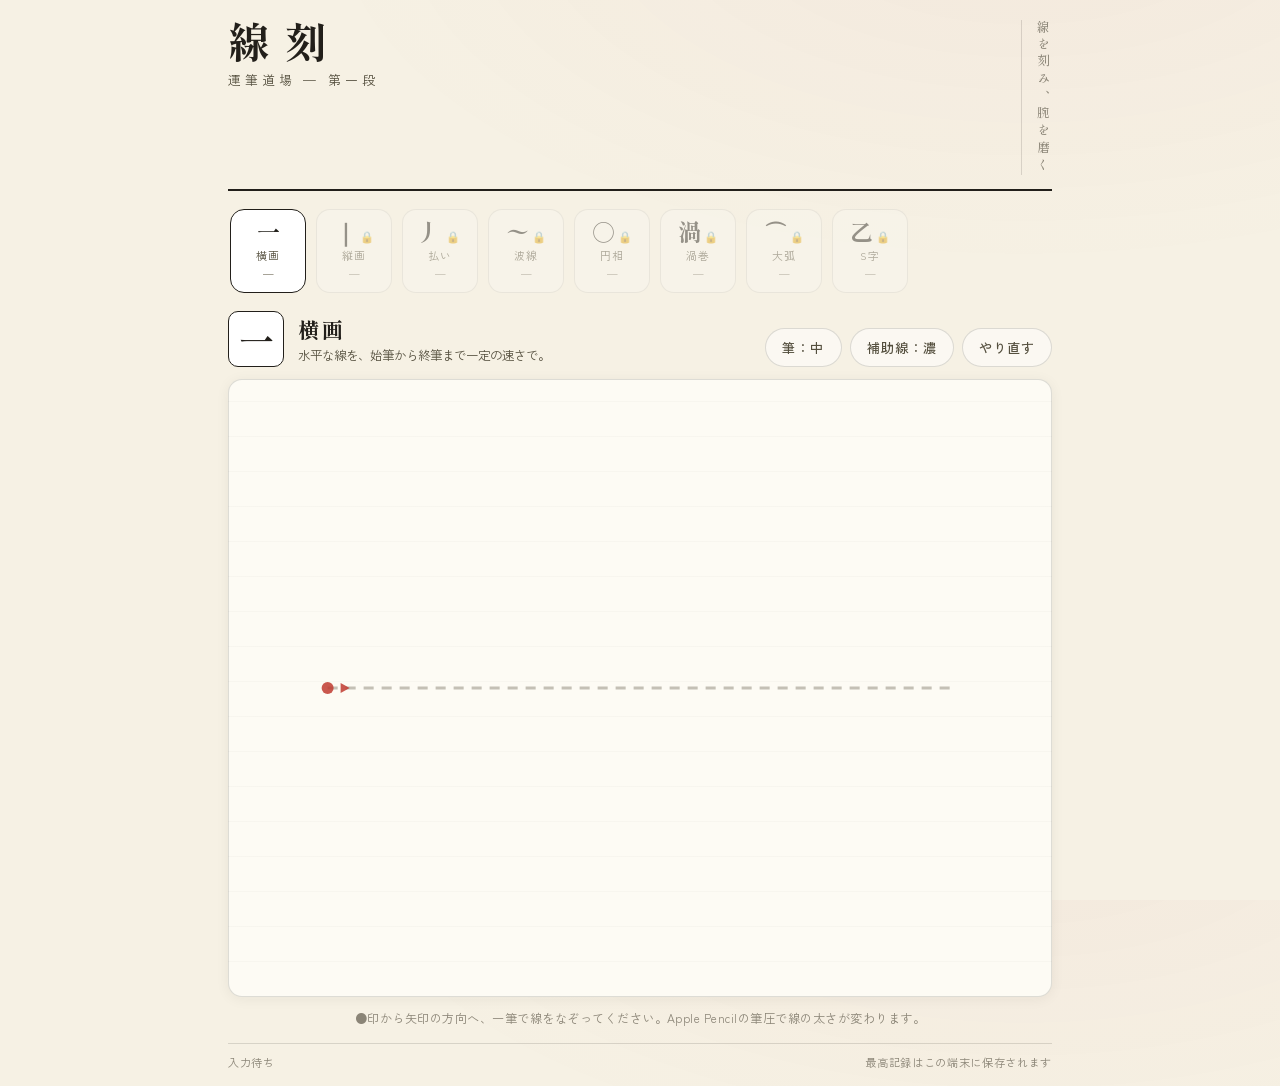
==== index.html @ c57d00c2 "機能追加: 筆の太さ3段階トグル(細/中/太) - lineWidth = base + k * pressure の係数セットを切り替え(中=従来値) - 設定は localStorage (sen" ====
<!DOCTYPE html>
<html lang="ja">
<head>
  <meta charset="UTF-8" />
  <meta name="viewport" content="width=device-width, initial-scale=1.0, viewport-fit=cover" />
  <title>線刻 − 運筆道場</title>
  <meta name="description" content="Apple Pencilで線を刻み、腕を磨く運筆練習アプリ" />
  <link rel="manifest" href="manifest.webmanifest" />
  <meta name="theme-color" content="#F6F1E4" />
  <meta name="apple-mobile-web-app-capable" content="yes" />
  <meta name="apple-mobile-web-app-status-bar-style" content="default" />
  <link rel="preconnect" href="https://fonts.googleapis.com" />
  <link rel="preconnect" href="https://fonts.gstatic.com" crossorigin />
  <link href="https://fonts.googleapis.com/css2?family=Shippori+Mincho:wght@500;700;800&family=Zen+Kaku+Gothic+New:wght@400;500;700&display=swap" rel="stylesheet" />
  <link rel="stylesheet" href="css/style.css" />
</head>
<body>
  <div class="app">

    <header class="header">
      <div class="header-main">
        <h1 class="title">線刻</h1>
        <p class="subtitle">運筆道場 ─ 第一段</p>
      </div>
      <p class="tagline">線を刻み、腕を磨く</p>
    </header>

    <nav class="course-rail" id="courseRail" aria-label="課題一覧"></nav>

    <main class="stage">
      <div class="stage-head">
        <div class="course-info">
          <span class="course-glyph" id="courseGlyph">一</span>
          <div>
            <h2 class="course-name" id="courseName">横画</h2>
            <p class="course-desc" id="courseDesc"></p>
          </div>
        </div>
        <div class="stage-tools">
          <button class="btn btn-ghost" id="penBtn" type="button">筆：中</button>
          <button class="btn btn-ghost" id="guideBtn" type="button">補助線：濃</button>
          <button class="btn btn-ghost" id="clearBtn" type="button">やり直す</button>
        </div>
      </div>

      <div class="canvas-wrap" id="canvasWrap">
        <canvas id="canvas"></canvas>

        <div class="result" id="result" hidden>
          <div class="stamp" id="stamp">
            <span class="stamp-rank" id="stampRank">良</span>
            <span class="stamp-score" id="stampScore">72</span>
          </div>
          <div class="result-detail">
            <div class="meter"><span class="meter-label">精度</span><span class="meter-bar"><i id="barAcc"></i></span><span class="meter-val" id="valAcc"></span></div>
            <div class="meter"><span class="meter-label">網羅</span><span class="meter-bar"><i id="barCov"></i></span><span class="meter-val" id="valCov"></span></div>
            <div class="meter"><span class="meter-label">滑らか</span><span class="meter-bar"><i id="barSmo"></i></span><span class="meter-val" id="valSmo"></span></div>
            <p class="result-note" id="resultNote"></p>
            <div class="result-actions">
              <button class="btn btn-solid" id="retryBtn" type="button">もう一度</button>
              <button class="btn btn-shu" id="nextBtn" type="button" hidden>次の課題へ</button>
            </div>
          </div>
        </div>
      </div>

      <p class="hint" id="hint">●印から矢印の方向へ、一筆で線をなぞってください。Apple Pencilの筆圧で線の太さが変わります。</p>
    </main>

    <footer class="footer">
      <span id="penStatus">入力待ち</span>
      <span>最高記録はこの端末に保存されます</span>
    </footer>
  </div>

  <script src="js/app.js"></script>
  <script>
    if ('serviceWorker' in navigator) {
      window.addEventListener('load', () => navigator.serviceWorker.register('sw.js').catch(() => {}));
    }
  </script>
</body>
</html>
---- css/style.css ----
/* ============================================================
   線刻 (Senkoku) − 運筆道場
   Palette: 和紙 × 墨 × 朱(先生の添削印の色)
   ============================================================ */
:root {
  --paper: #F6F1E4;
  --paper-deep: #ECE4D0;
  --ink: #221F1A;
  --ink-soft: #55503F;
  --nibi: #8B8577;          /* 鈍色: guides, muted text */
  --shu: #C0392F;           /* 朱: grading / accent */
  --shu-deep: #96271F;
  --line: rgba(34, 31, 26, 0.14);
  --radius: 14px;
  --font-display: "Shippori Mincho", serif;
  --font-body: "Zen Kaku Gothic New", sans-serif;
}

* { box-sizing: border-box; margin: 0; padding: 0; }

html, body { height: 100%; }

body {
  font-family: var(--font-body);
  background:
    radial-gradient(1200px 600px at 80% -10%, rgba(192, 57, 47, 0.045), transparent 60%),
    var(--paper);
  color: var(--ink);
  -webkit-font-smoothing: antialiased;
  overscroll-behavior: none;
}

.app {
  max-width: 860px;
  margin: 0 auto;
  padding: 20px 18px calc(16px + env(safe-area-inset-bottom));
  min-height: 100%;
  display: flex;
  flex-direction: column;
  gap: 16px;
}

/* ---------- Header ---------- */
.header {
  display: flex;
  justify-content: space-between;
  align-items: stretch;
  border-bottom: 2px solid var(--ink);
  padding-bottom: 14px;
}

.title {
  font-family: var(--font-display);
  font-weight: 800;
  font-size: 2.6rem;
  letter-spacing: 0.35em;
  line-height: 1;
}

.subtitle {
  margin-top: 8px;
  font-size: 0.8rem;
  letter-spacing: 0.3em;
  color: var(--ink-soft);
}

.tagline {
  writing-mode: vertical-rl;
  font-family: var(--font-display);
  font-weight: 500;
  font-size: 0.78rem;
  letter-spacing: 0.42em;
  color: var(--nibi);
  border-left: 1px solid var(--line);
  padding-left: 12px;
}

/* ---------- Course rail ---------- */
.course-rail {
  display: flex;
  gap: 10px;
  overflow-x: auto;
  padding: 2px;
  scrollbar-width: none;
}
.course-rail::-webkit-scrollbar { display: none; }

.chip {
  flex: 0 0 auto;
  display: flex;
  flex-direction: column;
  align-items: center;
  gap: 4px;
  min-width: 76px;
  padding: 10px 12px;
  border: 1px solid var(--line);
  border-radius: var(--radius);
  background: rgba(255, 255, 255, 0.45);
  font-family: var(--font-body);
  cursor: pointer;
  color: var(--ink);
  transition: border-color 0.15s, background 0.15s;
}
.chip:focus-visible { outline: 2px solid var(--shu); outline-offset: 2px; }

.chip-glyph { font-family: var(--font-display); font-size: 1.45rem; font-weight: 700; line-height: 1; }
.chip-name  { font-size: 0.68rem; letter-spacing: 0.12em; color: var(--ink-soft); }
.chip-best  { font-size: 0.66rem; color: var(--nibi); font-variant-numeric: tabular-nums; }
.chip-best.passed { color: var(--shu); font-weight: 700; }

.chip.active { border-color: var(--ink); background: #fff; }
.chip.locked { opacity: 0.45; cursor: not-allowed; }
.chip.locked .chip-glyph::after { content: " 🔒"; font-size: 0.7rem; }

/* ---------- Stage ---------- */
.stage { display: flex; flex-direction: column; gap: 12px; }

.stage-head {
  display: flex;
  justify-content: space-between;
  align-items: flex-end;
  gap: 12px;
  flex-wrap: wrap;
}

.course-info { display: flex; align-items: center; gap: 14px; }

.course-glyph {
  font-family: var(--font-display);
  font-size: 2.2rem;
  font-weight: 700;
  line-height: 1;
  border: 1.5px solid var(--ink);
  border-radius: 10px;
  width: 56px; height: 56px;
  display: grid; place-items: center;
  background: #fff;
}

.course-name { font-family: var(--font-display); font-size: 1.3rem; font-weight: 700; letter-spacing: 0.14em; }
.course-desc { font-size: 0.78rem; color: var(--ink-soft); margin-top: 2px; }

.stage-tools { display: flex; gap: 8px; }

/* ---------- Buttons ---------- */
.btn {
  font-family: var(--font-body);
  font-size: 0.82rem;
  font-weight: 500;
  letter-spacing: 0.08em;
  padding: 9px 16px;
  border-radius: 999px;
  border: 1px solid var(--ink);
  background: transparent;
  color: var(--ink);
  cursor: pointer;
  transition: background 0.15s, color 0.15s;
}
.btn:focus-visible { outline: 2px solid var(--shu); outline-offset: 2px; }
.btn-ghost { border-color: var(--line); color: var(--ink-soft); background: rgba(255,255,255,0.5); }
.btn-solid { background: var(--ink); color: var(--paper); }
.btn-shu   { background: var(--shu); border-color: var(--shu); color: #fff; }
.btn-shu:active { background: var(--shu-deep); }

/* ---------- Canvas ---------- */
.canvas-wrap {
  position: relative;
  border: 1px solid var(--line);
  border-radius: var(--radius);
  background:
    repeating-linear-gradient(0deg, transparent 0 34px, rgba(34,31,26,0.025) 34px 35px),
    #FDFBF4;
  box-shadow: 0 2px 14px rgba(34, 31, 26, 0.06);
  overflow: hidden;
  aspect-ratio: 4 / 3;
}

#canvas {
  position: absolute;
  inset: 0;
  width: 100%;
  height: 100%;
  touch-action: none;
  cursor: crosshair;
  -webkit-user-select: none;
  user-select: none;
  -webkit-touch-callout: none;
}

.hint { font-size: 0.76rem; color: var(--nibi); text-align: center; letter-spacing: 0.04em; }

/* ---------- Result overlay ---------- */
/* .result の display:flex が hidden 属性(UAの display:none)を上書きしてしまい、
   非表示のはずのオーバーレイが canvas を覆ってペン入力を奪うバグの防止 */
[hidden] { display: none !important; }

.result {
  position: absolute;
  inset: 0;
  display: flex;
  align-items: center;
  justify-content: center;
  gap: 28px;
  padding: 20px;
  background: rgba(246, 241, 228, 0.9);
  backdrop-filter: blur(3px);
  flex-wrap: wrap;
}

/* 朱印: teacher's grading stamp */
.stamp {
  width: 128px; height: 128px;
  border: 4px solid var(--shu);
  border-radius: 50%;
  display: flex;
  flex-direction: column;
  align-items: center;
  justify-content: center;
  color: var(--shu);
  transform: rotate(-7deg);
  background: radial-gradient(circle at 35% 30%, rgba(192,57,47,0.08), transparent 65%);
  box-shadow: inset 0 0 0 2px rgba(192, 57, 47, 0.25);
  animation: stamp-in 0.34s cubic-bezier(0.2, 1.6, 0.4, 1) both;
}

.stamp-rank {
  font-family: var(--font-display);
  font-size: 3.4rem;
  font-weight: 800;
  line-height: 1;
}
.stamp-score {
  font-size: 0.86rem;
  font-weight: 700;
  letter-spacing: 0.2em;
  font-variant-numeric: tabular-nums;
  margin-top: 4px;
}
.stamp-score::after { content: " 点"; font-size: 0.7em; }

@keyframes stamp-in {
  from { transform: rotate(-7deg) scale(1.7); opacity: 0; }
  to   { transform: rotate(-7deg) scale(1);   opacity: 1; }
}
@media (prefers-reduced-motion: reduce) {
  .stamp { animation: none; }
}

.result-detail { display: flex; flex-direction: column; gap: 8px; min-width: 240px; max-width: 320px; }

.meter { display: grid; grid-template-columns: 3.6em 1fr 2.6em; align-items: center; gap: 10px; }
.meter-label { font-size: 0.78rem; letter-spacing: 0.14em; color: var(--ink-soft); }
.meter-bar {
  height: 8px;
  border-radius: 999px;
  background: var(--paper-deep);
  overflow: hidden;
}
.meter-bar i {
  display: block; height: 100%;
  width: 0;
  background: var(--ink);
  border-radius: 999px;
  transition: width 0.5s ease;
}
.meter-val { font-size: 0.78rem; font-variant-numeric: tabular-nums; text-align: right; color: var(--ink-soft); }

.result-note { font-size: 0.8rem; color: var(--ink-soft); margin-top: 4px; line-height: 1.6; }

.result-actions { display: flex; gap: 10px; margin-top: 8px; }

/* ---------- Footer ---------- */
.footer {
  display: flex;
  justify-content: space-between;
  font-size: 0.7rem;
  color: var(--nibi);
  border-top: 1px solid var(--line);
  padding-top: 10px;
  letter-spacing: 0.06em;
}

/* ---------- Narrow screens ---------- */
@media (max-width: 560px) {
  .title { font-size: 2rem; }
  .tagline { display: none; }
  .canvas-wrap { aspect-ratio: 1 / 1; }
  .result { gap: 16px; }
}
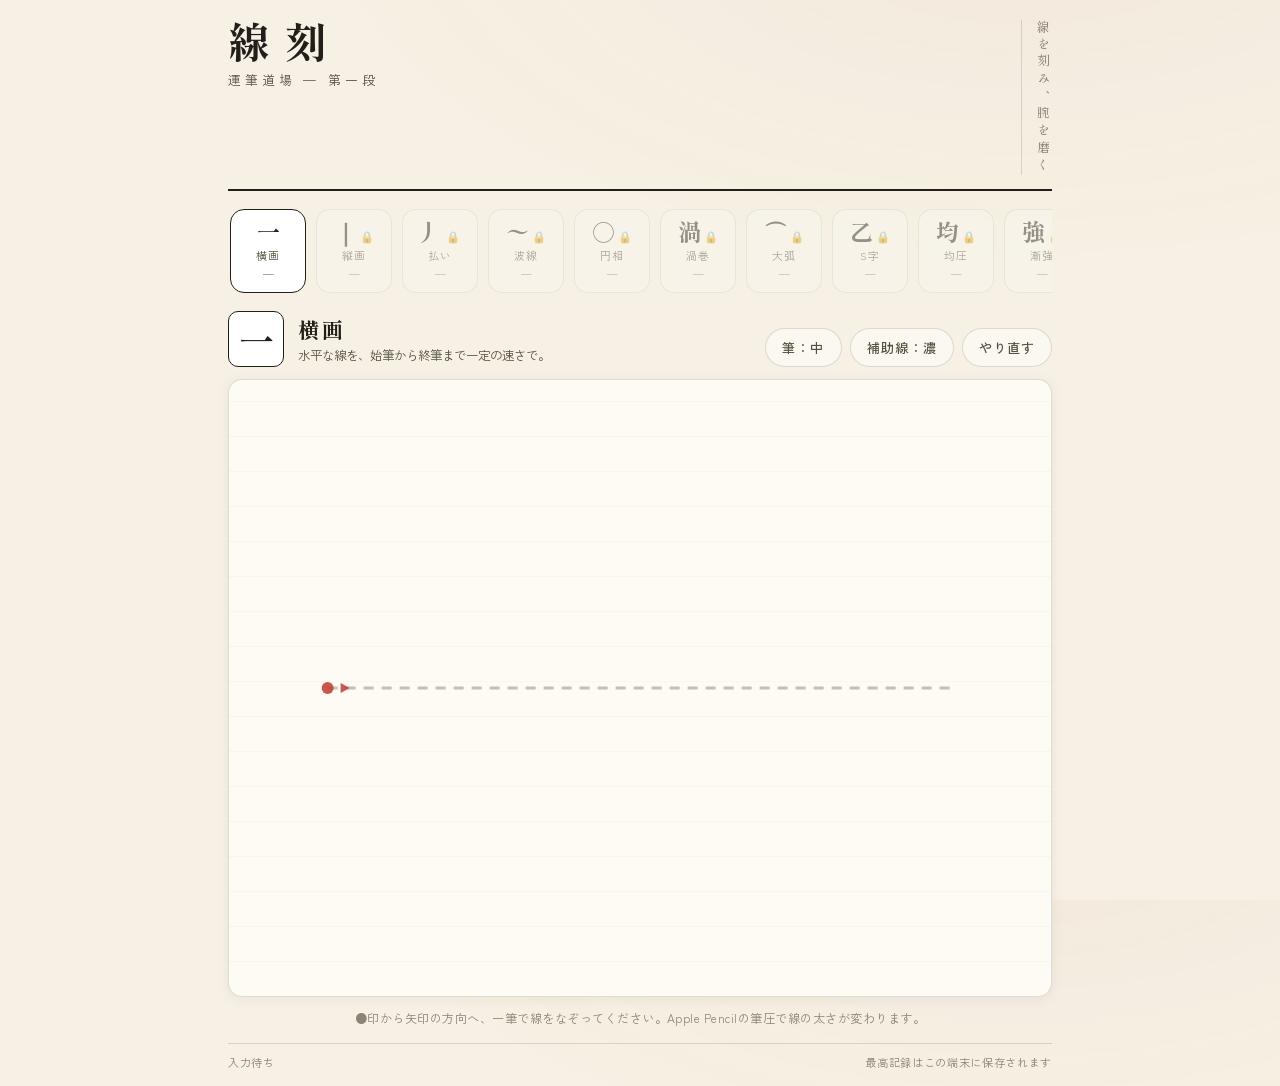
==== commit 37e00a41: "課題追加: 筆圧コントロール3種(均圧・漸強・抜き)+ 筆圧採点軸 - 課題定義に pressureFn(t) をオプション追加(t → 目標筆圧 0〜1) - 筆圧課題は4軸採点: acc 35% " ====
--- a/index.html
+++ b/index.html
@@ -55,6 +55,7 @@
             <div class="meter"><span class="meter-label">精度</span><span class="meter-bar"><i id="barAcc"></i></span><span class="meter-val" id="valAcc"></span></div>
             <div class="meter"><span class="meter-label">網羅</span><span class="meter-bar"><i id="barCov"></i></span><span class="meter-val" id="valCov"></span></div>
             <div class="meter"><span class="meter-label">滑らか</span><span class="meter-bar"><i id="barSmo"></i></span><span class="meter-val" id="valSmo"></span></div>
+            <div class="meter" id="meterPrs" hidden><span class="meter-label">筆圧</span><span class="meter-bar"><i id="barPrs"></i></span><span class="meter-val" id="valPrs"></span></div>
             <p class="result-note" id="resultNote"></p>
             <div class="result-actions">
               <button class="btn btn-solid" id="retryBtn" type="button">もう一度</button>
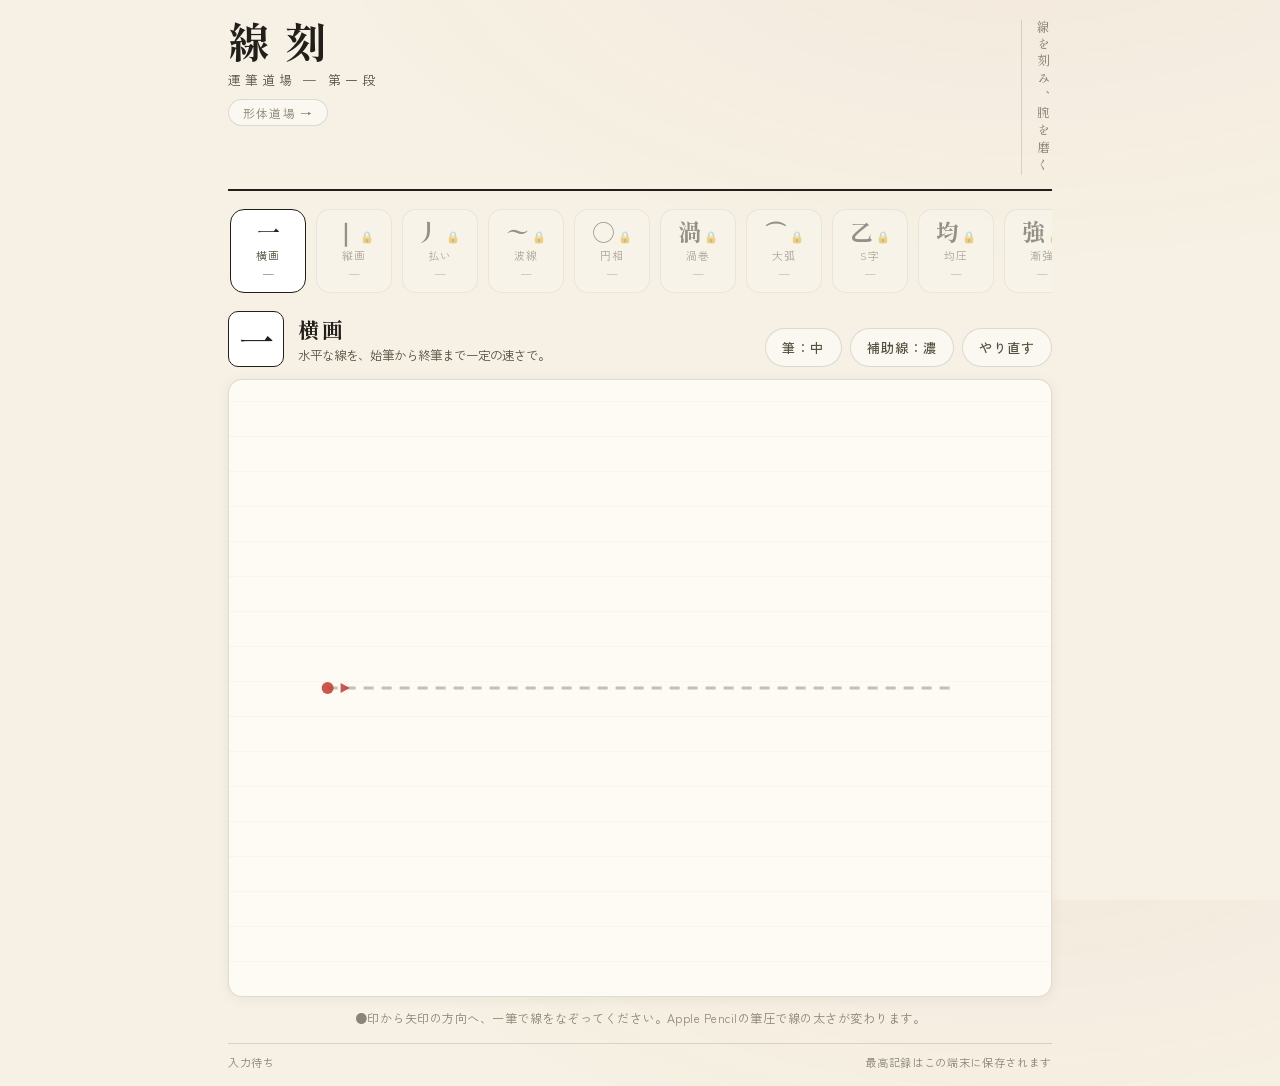
==== commit da00d5ac: "Stage 2: 形体道場(アタリ課題 + ジェスチャードローイング) ■ 採点エンジンの共通化 - js/scoring.js に採点ロジックを抽出(DOM 非依存、Node から require " ====
--- a/index.html
+++ b/index.html
@@ -21,6 +21,7 @@
       <div class="header-main">
         <h1 class="title">線刻</h1>
         <p class="subtitle">運筆道場 ─ 第一段</p>
+        <a class="stage-link" href="keitai.html">形体道場 →</a>
       </div>
       <p class="tagline">線を刻み、腕を磨く</p>
     </header>
@@ -74,6 +75,7 @@
     </footer>
   </div>
 
+  <script src="js/scoring.js"></script>
   <script src="js/app.js"></script>
   <script>
     if ('serviceWorker' in navigator) {
--- a/css/style.css
+++ b/css/style.css
@@ -280,10 +280,101 @@
   letter-spacing: 0.06em;
 }
 
+/* ---------- Stage 2: 形体道場 ---------- */
+.stage-link {
+  display: inline-block;
+  margin-top: 10px;
+  font-size: 0.74rem;
+  letter-spacing: 0.1em;
+  color: var(--nibi);
+  text-decoration: none;
+  border: 1px solid var(--line);
+  border-radius: 999px;
+  padding: 4px 14px;
+  background: rgba(255, 255, 255, 0.5);
+}
+.stage-link:active { color: var(--ink); border-color: var(--ink-soft); }
+
+.tabs { display: flex; gap: 8px; }
+.tab {
+  flex: 0 0 auto;
+  font-family: var(--font-display);
+  font-weight: 700;
+  font-size: 0.9rem;
+  letter-spacing: 0.2em;
+  padding: 8px 22px;
+  border: 1px solid var(--line);
+  border-radius: 999px;
+  background: rgba(255, 255, 255, 0.5);
+  color: var(--ink-soft);
+}
+.tab.active { background: var(--ink); color: var(--paper); border-color: var(--ink); }
+
+.gesture-wrap {
+  display: grid;
+  grid-template-columns: 1fr 1.7fr;
+  gap: 12px;
+}
+.pose-pane, .draw-pane {
+  position: relative;
+  border: 1px solid var(--line);
+  border-radius: var(--radius);
+  background: #FDFBF4;
+  box-shadow: 0 2px 14px rgba(34, 31, 26, 0.06);
+  overflow: hidden;
+  aspect-ratio: 3 / 4;
+}
+.pose-pane { background: repeating-linear-gradient(0deg, transparent 0 34px, rgba(34,31,26,0.025) 34px 35px), #F9F5EA; }
+.pose-pane canvas, .draw-pane canvas {
+  position: absolute;
+  inset: 0;
+  width: 100%;
+  height: 100%;
+}
+.draw-pane canvas {
+  touch-action: none;
+  cursor: crosshair;
+  -webkit-user-select: none;
+  user-select: none;
+  -webkit-touch-callout: none;
+}
+
+.timer {
+  position: absolute;
+  top: 8px;
+  right: 12px;
+  font-family: var(--font-display);
+  font-weight: 800;
+  font-size: 1.5rem;
+  font-variant-numeric: tabular-nums;
+  color: var(--shu);
+}
+
+.gesture-overlay {
+  position: absolute;
+  inset: 0;
+  display: flex;
+  flex-direction: column;
+  align-items: center;
+  justify-content: center;
+  gap: 16px;
+  background: rgba(246, 241, 228, 0.88);
+  backdrop-filter: blur(3px);
+}
+.gesture-msg {
+  font-family: var(--font-display);
+  font-weight: 700;
+  font-size: 1.2rem;
+  letter-spacing: 0.2em;
+  color: var(--ink);
+}
+
 /* ---------- Narrow screens ---------- */
 @media (max-width: 560px) {
   .title { font-size: 2rem; }
   .tagline { display: none; }
   .canvas-wrap { aspect-ratio: 1 / 1; }
   .result { gap: 16px; }
-}
+  .gesture-wrap { grid-template-columns: 1fr; }
+  .pose-pane { aspect-ratio: 4 / 3; }
+}
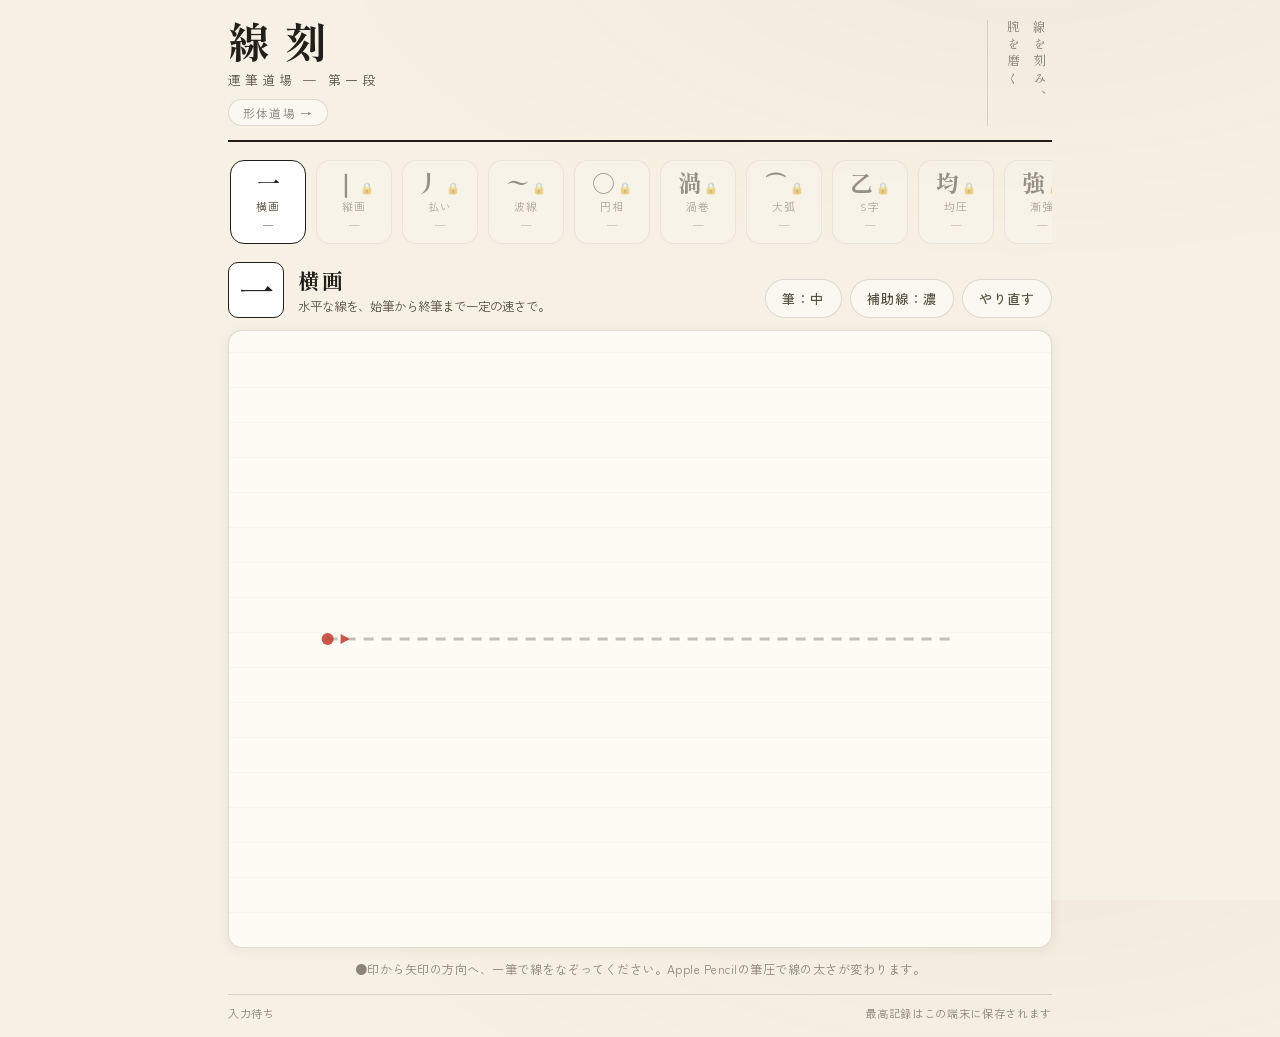
==== commit 4df0c4bb: "UI調整: 縦書きタグラインを2行組みにしてヘッダーの間延びを解消 縦書き1行 (最大11文字 ≈ 190px) がヘッダー高を引き伸ばし、 キャンバス表示域を圧迫していた。落款風の縦書き2行組みに変" ====
--- a/index.html
+++ b/index.html
@@ -23,7 +23,7 @@
         <p class="subtitle">運筆道場 ─ 第一段</p>
         <a class="stage-link" href="keitai.html">形体道場 →</a>
       </div>
-      <p class="tagline">線を刻み、腕を磨く</p>
+      <p class="tagline">線を刻み、<br />腕を磨く</p>
     </header>
 
     <nav class="course-rail" id="courseRail" aria-label="課題一覧"></nav>
--- a/css/style.css
+++ b/css/style.css
@@ -70,6 +70,7 @@
   font-weight: 500;
   font-size: 0.78rem;
   letter-spacing: 0.42em;
+  line-height: 2.1; /* 縦書き2行組みの行間 (落款風)。1行にするとヘッダーが間延びする */
   color: var(--nibi);
   border-left: 1px solid var(--line);
   padding-left: 12px;
@@ -175,7 +176,8 @@
   aspect-ratio: 4 / 3;
 }
 
-#canvas {
+/* .canvas-wrap 内の canvas 全般 (Stage 1 の #canvas / Stage 2 の #atariCanvas) */
+.canvas-wrap canvas {
   position: absolute;
   inset: 0;
   width: 100%;
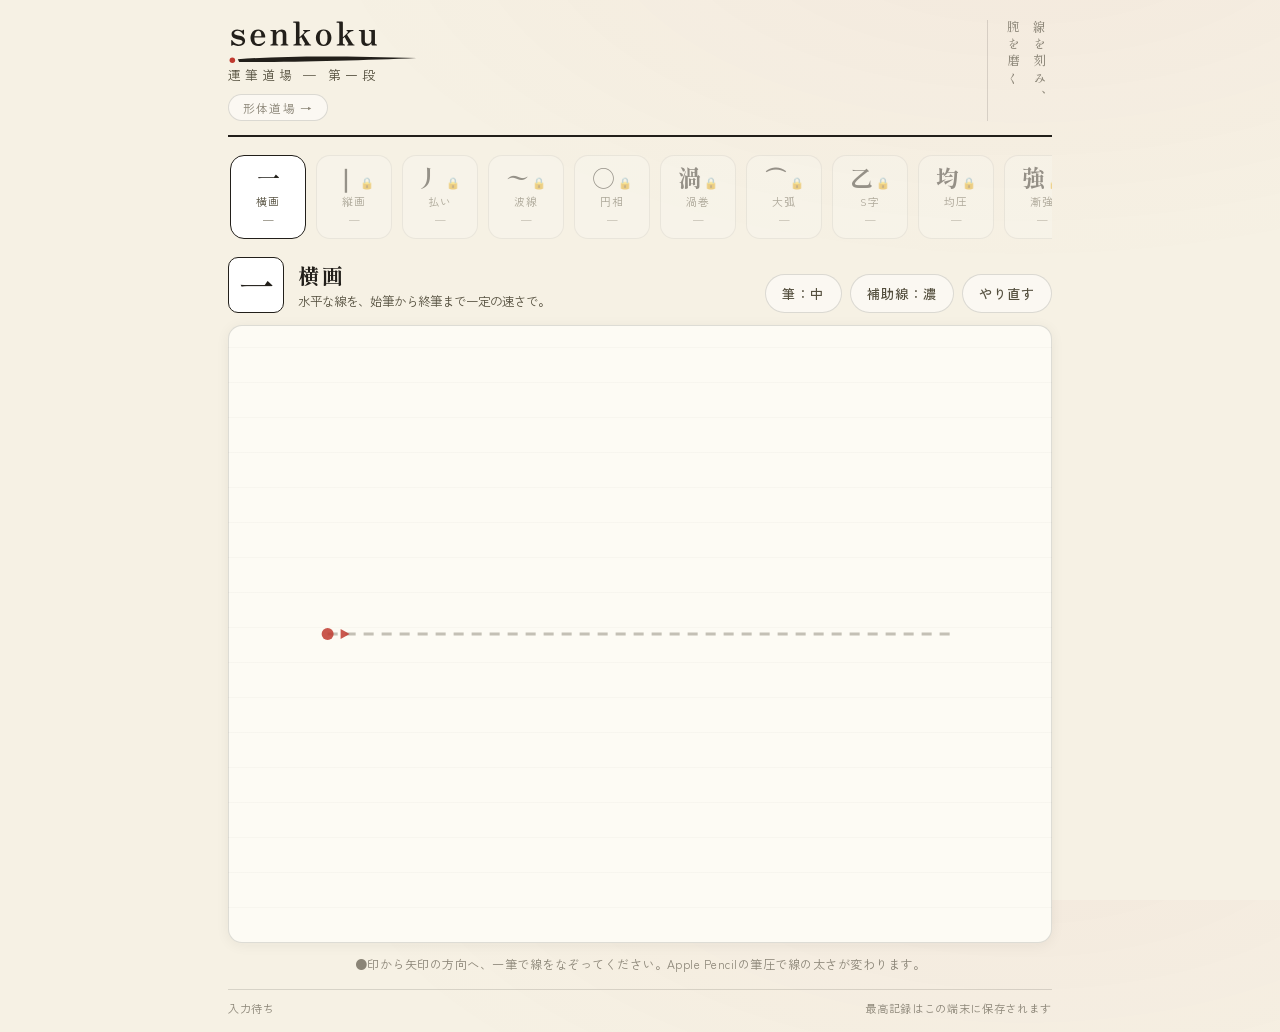
==== commit 2ee919e4: "ロゴ導入: senkoku ワードマーク(Zen Antique アウトライン) - icons/logo.svg: 小文字 senkoku + 朱の始点● + 一筆の払い(L1案)   Zen An" ====
--- a/index.html
+++ b/index.html
@@ -19,7 +19,7 @@
 
     <header class="header">
       <div class="header-main">
-        <h1 class="title">線刻</h1>
+        <h1 class="title"><img class="logo" src="icons/logo.svg" alt="senkoku − 線刻" /></h1>
         <p class="subtitle">運筆道場 ─ 第一段</p>
         <a class="stage-link" href="keitai.html">形体道場 →</a>
       </div>
--- a/css/style.css
+++ b/css/style.css
@@ -57,6 +57,15 @@
   line-height: 1;
 }
 
+/* ロゴ (senkoku ワードマーク: icons/logo.svg)。
+   Zen Antique をアウトライン化した SVG なのでフォント読み込み不要 */
+.title .logo {
+  display: block;
+  width: 220px;
+  height: auto;
+  margin: -14px 0 -18px -14px; /* SVG 内の余白ぶんを詰める */
+}
+
 .subtitle {
   margin-top: 8px;
   font-size: 0.8rem;
@@ -374,6 +383,7 @@
 /* ---------- Narrow screens ---------- */
 @media (max-width: 560px) {
   .title { font-size: 2rem; }
+  .title .logo { width: 170px; margin: -11px 0 -14px -11px; }
   .tagline { display: none; }
   .canvas-wrap { aspect-ratio: 1 / 1; }
   .result { gap: 16px; }
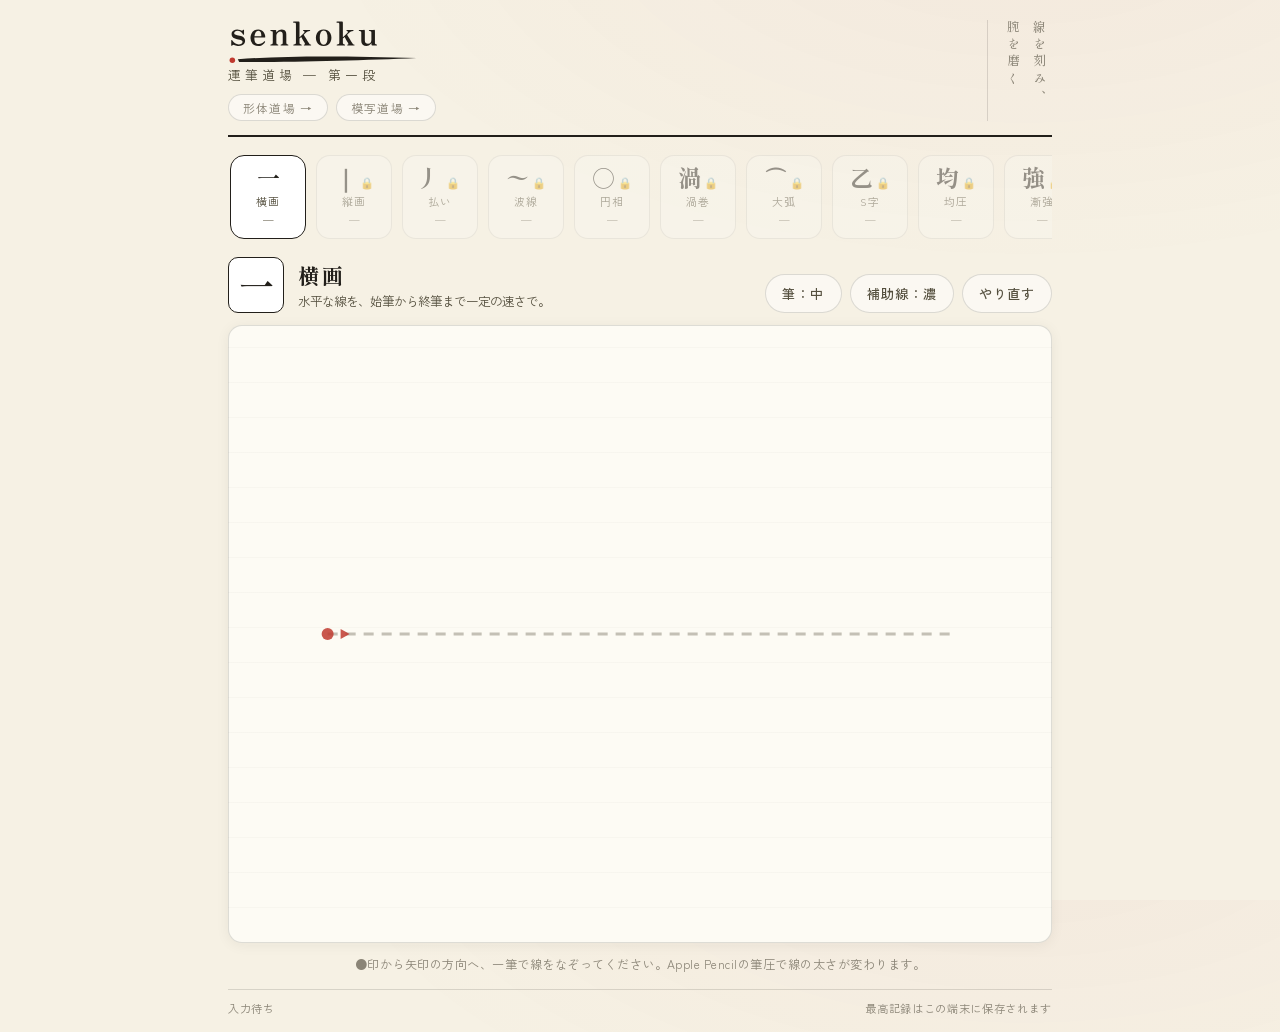
==== commit f0a7440c: "Stage 3: 模写道場(3段階の模写 + 差分オーバーレイ) ■ 模写道場 (mosha.html + js/mosha.js) - 題材5種をプロシージャル定義(三日月→富士→青海波→瓢箪→梅鉢" ====
--- a/index.html
+++ b/index.html
@@ -21,7 +21,10 @@
       <div class="header-main">
         <h1 class="title"><img class="logo" src="icons/logo.svg" alt="senkoku − 線刻" /></h1>
         <p class="subtitle">運筆道場 ─ 第一段</p>
-        <a class="stage-link" href="keitai.html">形体道場 →</a>
+        <div class="stage-links">
+          <a class="stage-link" href="keitai.html">形体道場 →</a>
+          <a class="stage-link" href="mosha.html">模写道場 →</a>
+        </div>
       </div>
       <p class="tagline">線を刻み、<br />腕を磨く</p>
     </header>
--- a/css/style.css
+++ b/css/style.css
@@ -306,7 +306,12 @@
 }
 .stage-link:active { color: var(--ink); border-color: var(--ink-soft); }
 
+.stage-links { display: flex; gap: 8px; }
+.stage-links .stage-link { margin-top: 10px; }
+
 .tabs { display: flex; gap: 8px; }
+.tabs-small .tab { font-size: 0.76rem; padding: 6px 14px; letter-spacing: 0.12em; }
+.tab:disabled { opacity: 0.35; }
 .tab {
   flex: 0 0 auto;
   font-family: var(--font-display);
@@ -326,6 +331,9 @@
   grid-template-columns: 1fr 1.7fr;
   gap: 12px;
 }
+.gesture-wrap.solo { grid-template-columns: 1fr; } /* 模写・下敷きモード: お手本ペインなし */
+.mosha-tools { flex-wrap: wrap; }
+.btn:disabled { opacity: 0.4; }
 .pose-pane, .draw-pane {
   position: relative;
   border: 1px solid var(--line);
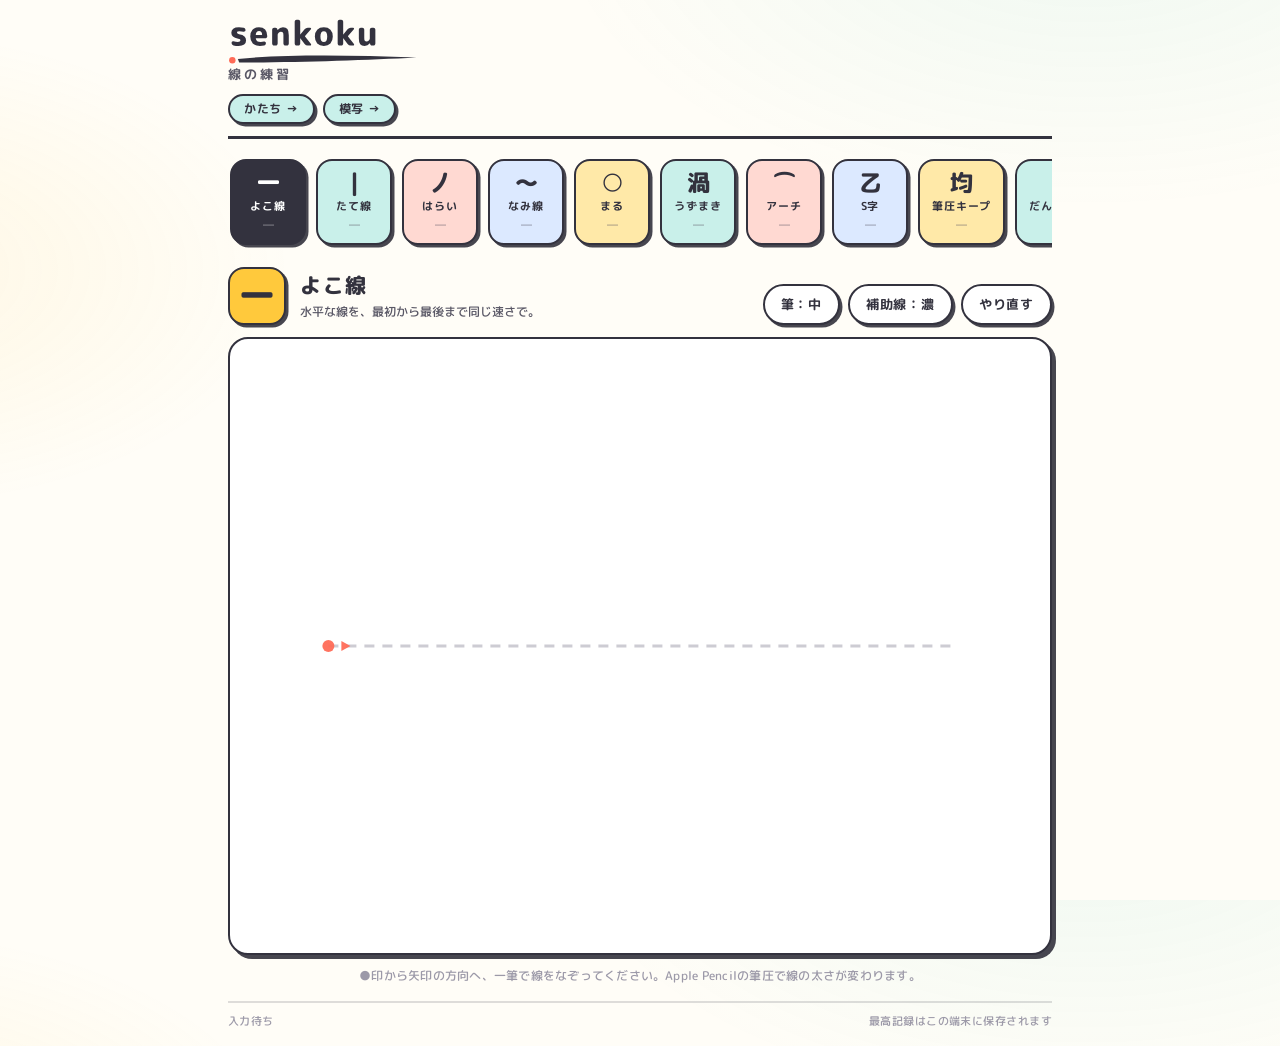
==== commit 02d2e60d: "リブランド: フルポップデザインへ全面刷新、「道場」の世界観を廃止 ■ デザイン (css/style.css 全面書き換え) - パレット: クリーム × コーラル × ティール × イエロー   " ====
--- a/index.html
+++ b/index.html
@@ -3,15 +3,15 @@
 <head>
   <meta charset="UTF-8" />
   <meta name="viewport" content="width=device-width, initial-scale=1.0, viewport-fit=cover" />
-  <title>線刻 − 運筆道場</title>
-  <meta name="description" content="Apple Pencilで線を刻み、腕を磨く運筆練習アプリ" />
+  <title>線刻 − 線の練習</title>
+  <meta name="description" content="Apple Pencilで線をひく練習をするおえかきアプリ" />
   <link rel="manifest" href="manifest.webmanifest" />
-  <meta name="theme-color" content="#F6F1E4" />
+  <meta name="theme-color" content="#FFFDF7" />
   <meta name="apple-mobile-web-app-capable" content="yes" />
   <meta name="apple-mobile-web-app-status-bar-style" content="default" />
   <link rel="preconnect" href="https://fonts.googleapis.com" />
   <link rel="preconnect" href="https://fonts.gstatic.com" crossorigin />
-  <link href="https://fonts.googleapis.com/css2?family=Shippori+Mincho:wght@500;700;800&family=Zen+Kaku+Gothic+New:wght@400;500;700&display=swap" rel="stylesheet" />
+  <link href="https://fonts.googleapis.com/css2?family=M+PLUS+Rounded+1c:wght@500;700;800&display=swap" rel="stylesheet" />
   <link rel="stylesheet" href="css/style.css" />
 </head>
 <body>
@@ -20,13 +20,12 @@
     <header class="header">
       <div class="header-main">
         <h1 class="title"><img class="logo" src="icons/logo.svg" alt="senkoku − 線刻" /></h1>
-        <p class="subtitle">運筆道場 ─ 第一段</p>
+        <p class="subtitle">線の練習</p>
         <div class="stage-links">
-          <a class="stage-link" href="keitai.html">形体道場 →</a>
-          <a class="stage-link" href="mosha.html">模写道場 →</a>
+          <a class="stage-link" href="keitai.html">かたち →</a>
+          <a class="stage-link" href="mosha.html">模写 →</a>
         </div>
       </div>
-      <p class="tagline">線を刻み、<br />腕を磨く</p>
     </header>
 
     <nav class="course-rail" id="courseRail" aria-label="課題一覧"></nav>
--- a/css/style.css
+++ b/css/style.css
@@ -1,19 +1,22 @@
 /* ============================================================
-   線刻 (Senkoku) − 運筆道場
-   Palette: 和紙 × 墨 × 朱(先生の添削印の色)
+   線刻 (Senkoku) − おえかき練習
+   Palette: クリーム × コーラル × ティール × イエロー (フルポップ)
    ============================================================ */
 :root {
-  --paper: #F6F1E4;
-  --paper-deep: #ECE4D0;
-  --ink: #221F1A;
-  --ink-soft: #55503F;
-  --nibi: #8B8577;          /* 鈍色: guides, muted text */
-  --shu: #C0392F;           /* 朱: grading / accent */
-  --shu-deep: #96271F;
-  --line: rgba(34, 31, 26, 0.14);
-  --radius: 14px;
-  --font-display: "Shippori Mincho", serif;
-  --font-body: "Zen Kaku Gothic New", sans-serif;
+  --paper: #FFFDF7;
+  --paper-deep: #F3EFE4;
+  --ink: #33323E;
+  --ink-soft: #5A5866;
+  --nibi: #9C99A8;          /* muted text / guides */
+  --shu: #FF6B57;           /* コーラル: accent / 採点バッジ */
+  --shu-deep: #E5533F;
+  --teal: #2EC4B6;
+  --sunny: #FFC93C;
+  --line: rgba(51, 50, 62, 0.16);
+  --radius: 20px;
+  --pop-shadow: 2.5px 2.5px 0 rgba(51, 50, 62, 0.9);
+  --font-display: "M PLUS Rounded 1c", sans-serif;
+  --font-body: "M PLUS Rounded 1c", sans-serif;
 }
 
 * { box-sizing: border-box; margin: 0; padding: 0; }
@@ -22,8 +25,10 @@
 
 body {
   font-family: var(--font-body);
+  font-weight: 500;
   background:
-    radial-gradient(1200px 600px at 80% -10%, rgba(192, 57, 47, 0.045), transparent 60%),
+    radial-gradient(900px 500px at 85% -10%, rgba(46, 196, 182, 0.08), transparent 60%),
+    radial-gradient(700px 400px at -10% 30%, rgba(255, 201, 60, 0.10), transparent 60%),
     var(--paper);
   color: var(--ink);
   -webkit-font-smoothing: antialiased;
@@ -44,21 +49,19 @@
 .header {
   display: flex;
   justify-content: space-between;
-  align-items: stretch;
-  border-bottom: 2px solid var(--ink);
-  padding-bottom: 14px;
+  align-items: flex-end;
+  border-bottom: 3px solid var(--ink);
+  padding-bottom: 12px;
 }
 
 .title {
   font-family: var(--font-display);
   font-weight: 800;
-  font-size: 2.6rem;
-  letter-spacing: 0.35em;
+  font-size: 2.4rem;
   line-height: 1;
 }
 
-/* ロゴ (senkoku ワードマーク: icons/logo.svg)。
-   Zen Antique をアウトライン化した SVG なのでフォント読み込み不要 */
+/* ロゴ (senkoku ワードマーク: icons/logo.svg)。アウトライン化 SVG */
 .title .logo {
   display: block;
   width: 220px;
@@ -68,21 +71,10 @@
 
 .subtitle {
   margin-top: 8px;
-  font-size: 0.8rem;
-  letter-spacing: 0.3em;
+  font-size: 0.82rem;
+  font-weight: 700;
+  letter-spacing: 0.22em;
   color: var(--ink-soft);
-}
-
-.tagline {
-  writing-mode: vertical-rl;
-  font-family: var(--font-display);
-  font-weight: 500;
-  font-size: 0.78rem;
-  letter-spacing: 0.42em;
-  line-height: 2.1; /* 縦書き2行組みの行間 (落款風)。1行にするとヘッダーが間延びする */
-  color: var(--nibi);
-  border-left: 1px solid var(--line);
-  padding-left: 12px;
 }
 
 /* ---------- Course rail ---------- */
@@ -90,7 +82,7 @@
   display: flex;
   gap: 10px;
   overflow-x: auto;
-  padding: 2px;
+  padding: 4px 2px 6px;
   scrollbar-width: none;
 }
 .course-rail::-webkit-scrollbar { display: none; }
@@ -103,24 +95,33 @@
   gap: 4px;
   min-width: 76px;
   padding: 10px 12px;
-  border: 1px solid var(--line);
-  border-radius: var(--radius);
-  background: rgba(255, 255, 255, 0.45);
+  border: 2px solid var(--ink);
+  border-radius: 16px;
+  background: #fff;
   font-family: var(--font-body);
   cursor: pointer;
   color: var(--ink);
-  transition: border-color 0.15s, background 0.15s;
-}
-.chip:focus-visible { outline: 2px solid var(--shu); outline-offset: 2px; }
-
-.chip-glyph { font-family: var(--font-display); font-size: 1.45rem; font-weight: 700; line-height: 1; }
-.chip-name  { font-size: 0.68rem; letter-spacing: 0.12em; color: var(--ink-soft); }
-.chip-best  { font-size: 0.66rem; color: var(--nibi); font-variant-numeric: tabular-nums; }
-.chip-best.passed { color: var(--shu); font-weight: 700; }
-
-.chip.active { border-color: var(--ink); background: #fff; }
-.chip.locked { opacity: 0.45; cursor: not-allowed; }
-.chip.locked .chip-glyph::after { content: " 🔒"; font-size: 0.7rem; }
+  box-shadow: var(--pop-shadow);
+  transition: transform 0.12s, box-shadow 0.12s;
+}
+.chip:active { transform: translate(2px, 2px); box-shadow: 0.5px 0.5px 0 rgba(51, 50, 62, 0.9); }
+.chip:focus-visible { outline: 3px solid var(--teal); outline-offset: 2px; }
+
+/* チップをパステルで色分け (循環) */
+.course-rail .chip:nth-child(4n+1) { background: #FFE9A8; }
+.course-rail .chip:nth-child(4n+2) { background: #C9F0EA; }
+.course-rail .chip:nth-child(4n+3) { background: #FFD9D2; }
+.course-rail .chip:nth-child(4n+4) { background: #DCE9FF; }
+
+.chip-glyph { font-family: var(--font-display); font-size: 1.45rem; font-weight: 800; line-height: 1; }
+.chip-name  { font-size: 0.68rem; font-weight: 700; letter-spacing: 0.08em; color: var(--ink); }
+.chip-best  { font-size: 0.66rem; color: var(--ink-soft); font-variant-numeric: tabular-nums; }
+.chip-best.passed { color: var(--shu-deep); font-weight: 800; }
+
+.chip.active { background: var(--ink) !important; color: #fff; }
+.chip.active .chip-name { color: #fff; }
+.chip.active .chip-best { color: rgba(255, 255, 255, 0.75); }
+.chip.active .chip-best.passed { color: var(--sunny); }
 
 /* ---------- Stage ---------- */
 .stage { display: flex; flex-direction: column; gap: 12px; }
@@ -137,17 +138,18 @@
 
 .course-glyph {
   font-family: var(--font-display);
-  font-size: 2.2rem;
-  font-weight: 700;
+  font-size: 2.1rem;
+  font-weight: 800;
   line-height: 1;
-  border: 1.5px solid var(--ink);
-  border-radius: 10px;
-  width: 56px; height: 56px;
+  border: 2.5px solid var(--ink);
+  border-radius: 16px;
+  width: 58px; height: 58px;
   display: grid; place-items: center;
-  background: #fff;
-}
-
-.course-name { font-family: var(--font-display); font-size: 1.3rem; font-weight: 700; letter-spacing: 0.14em; }
+  background: var(--sunny);
+  box-shadow: var(--pop-shadow);
+}
+
+.course-name { font-family: var(--font-display); font-size: 1.3rem; font-weight: 800; letter-spacing: 0.08em; }
 .course-desc { font-size: 0.78rem; color: var(--ink-soft); margin-top: 2px; }
 
 .stage-tools { display: flex; gap: 8px; }
@@ -156,31 +158,31 @@
 .btn {
   font-family: var(--font-body);
   font-size: 0.82rem;
-  font-weight: 500;
-  letter-spacing: 0.08em;
+  font-weight: 700;
+  letter-spacing: 0.06em;
   padding: 9px 16px;
   border-radius: 999px;
-  border: 1px solid var(--ink);
-  background: transparent;
+  border: 2px solid var(--ink);
+  background: #fff;
   color: var(--ink);
   cursor: pointer;
-  transition: background 0.15s, color 0.15s;
-}
-.btn:focus-visible { outline: 2px solid var(--shu); outline-offset: 2px; }
-.btn-ghost { border-color: var(--line); color: var(--ink-soft); background: rgba(255,255,255,0.5); }
-.btn-solid { background: var(--ink); color: var(--paper); }
-.btn-shu   { background: var(--shu); border-color: var(--shu); color: #fff; }
+  box-shadow: var(--pop-shadow);
+  transition: transform 0.12s, box-shadow 0.12s;
+}
+.btn:active { transform: translate(2px, 2px); box-shadow: 0.5px 0.5px 0 rgba(51, 50, 62, 0.9); }
+.btn:focus-visible { outline: 3px solid var(--teal); outline-offset: 2px; }
+.btn-ghost { background: #fff; color: var(--ink); }
+.btn-solid { background: var(--ink); color: #fff; }
+.btn-shu   { background: var(--shu); border-color: var(--ink); color: #fff; }
 .btn-shu:active { background: var(--shu-deep); }
 
 /* ---------- Canvas ---------- */
 .canvas-wrap {
   position: relative;
-  border: 1px solid var(--line);
+  border: 2.5px solid var(--ink);
   border-radius: var(--radius);
-  background:
-    repeating-linear-gradient(0deg, transparent 0 34px, rgba(34,31,26,0.025) 34px 35px),
-    #FDFBF4;
-  box-shadow: 0 2px 14px rgba(34, 31, 26, 0.06);
+  background: #FFFFFF;
+  box-shadow: 4px 4px 0 rgba(51, 50, 62, 0.9);
   overflow: hidden;
   aspect-ratio: 4 / 3;
 }
@@ -198,7 +200,7 @@
   -webkit-touch-callout: none;
 }
 
-.hint { font-size: 0.76rem; color: var(--nibi); text-align: center; letter-spacing: 0.04em; }
+.hint { font-size: 0.76rem; font-weight: 500; color: var(--nibi); text-align: center; letter-spacing: 0.02em; }
 
 /* ---------- Result overlay ---------- */
 /* .result の display:flex が hidden 属性(UAの display:none)を上書きしてしまい、
@@ -213,45 +215,46 @@
   justify-content: center;
   gap: 28px;
   padding: 20px;
-  background: rgba(246, 241, 228, 0.9);
+  background: rgba(255, 253, 247, 0.92);
   backdrop-filter: blur(3px);
   flex-wrap: wrap;
 }
 
-/* 朱印: teacher's grading stamp */
+/* 採点バッジ (ステッカー風) */
 .stamp {
-  width: 128px; height: 128px;
-  border: 4px solid var(--shu);
-  border-radius: 50%;
+  width: 124px; height: 124px;
+  border: 4px solid var(--ink);
+  border-radius: 30px;
   display: flex;
   flex-direction: column;
   align-items: center;
   justify-content: center;
   color: var(--shu);
-  transform: rotate(-7deg);
-  background: radial-gradient(circle at 35% 30%, rgba(192,57,47,0.08), transparent 65%);
-  box-shadow: inset 0 0 0 2px rgba(192, 57, 47, 0.25);
+  transform: rotate(-4deg);
+  background: #fff;
+  box-shadow: 4px 4px 0 rgba(51, 50, 62, 0.9);
   animation: stamp-in 0.34s cubic-bezier(0.2, 1.6, 0.4, 1) both;
 }
 
 .stamp-rank {
   font-family: var(--font-display);
-  font-size: 3.4rem;
+  font-size: 3.6rem;
   font-weight: 800;
   line-height: 1;
 }
 .stamp-score {
   font-size: 0.86rem;
-  font-weight: 700;
-  letter-spacing: 0.2em;
+  font-weight: 800;
+  letter-spacing: 0.12em;
   font-variant-numeric: tabular-nums;
   margin-top: 4px;
+  color: var(--ink);
 }
 .stamp-score::after { content: " 点"; font-size: 0.7em; }
 
 @keyframes stamp-in {
-  from { transform: rotate(-7deg) scale(1.7); opacity: 0; }
-  to   { transform: rotate(-7deg) scale(1);   opacity: 1; }
+  from { transform: rotate(-4deg) scale(1.7); opacity: 0; }
+  to   { transform: rotate(-4deg) scale(1);   opacity: 1; }
 }
 @media (prefers-reduced-motion: reduce) {
   .stamp { animation: none; }
@@ -260,21 +263,22 @@
 .result-detail { display: flex; flex-direction: column; gap: 8px; min-width: 240px; max-width: 320px; }
 
 .meter { display: grid; grid-template-columns: 3.6em 1fr 2.6em; align-items: center; gap: 10px; }
-.meter-label { font-size: 0.78rem; letter-spacing: 0.14em; color: var(--ink-soft); }
+.meter-label { font-size: 0.78rem; font-weight: 700; letter-spacing: 0.1em; color: var(--ink-soft); }
 .meter-bar {
-  height: 8px;
+  height: 10px;
   border-radius: 999px;
   background: var(--paper-deep);
+  border: 1.5px solid var(--line);
   overflow: hidden;
 }
 .meter-bar i {
   display: block; height: 100%;
   width: 0;
-  background: var(--ink);
+  background: linear-gradient(90deg, var(--teal), var(--shu));
   border-radius: 999px;
   transition: width 0.5s ease;
 }
-.meter-val { font-size: 0.78rem; font-variant-numeric: tabular-nums; text-align: right; color: var(--ink-soft); }
+.meter-val { font-size: 0.78rem; font-weight: 700; font-variant-numeric: tabular-nums; text-align: right; color: var(--ink-soft); }
 
 .result-note { font-size: 0.8rem; color: var(--ink-soft); margin-top: 4px; line-height: 1.6; }
 
@@ -286,64 +290,69 @@
   justify-content: space-between;
   font-size: 0.7rem;
   color: var(--nibi);
-  border-top: 1px solid var(--line);
+  border-top: 2px solid var(--line);
   padding-top: 10px;
-  letter-spacing: 0.06em;
-}
-
-/* ---------- Stage 2: 形体道場 ---------- */
+  letter-spacing: 0.04em;
+}
+
+/* ---------- ページ間ナビ・タブ ---------- */
 .stage-link {
   display: inline-block;
   margin-top: 10px;
   font-size: 0.74rem;
-  letter-spacing: 0.1em;
-  color: var(--nibi);
+  font-weight: 700;
+  letter-spacing: 0.06em;
+  color: var(--ink);
   text-decoration: none;
-  border: 1px solid var(--line);
+  border: 2px solid var(--ink);
   border-radius: 999px;
   padding: 4px 14px;
-  background: rgba(255, 255, 255, 0.5);
-}
-.stage-link:active { color: var(--ink); border-color: var(--ink-soft); }
+  background: #C9F0EA;
+  box-shadow: var(--pop-shadow);
+}
+.stage-link:active { transform: translate(2px, 2px); box-shadow: none; }
 
 .stage-links { display: flex; gap: 8px; }
 .stage-links .stage-link { margin-top: 10px; }
 
 .tabs { display: flex; gap: 8px; }
-.tabs-small .tab { font-size: 0.76rem; padding: 6px 14px; letter-spacing: 0.12em; }
+.tabs-small .tab { font-size: 0.76rem; padding: 6px 14px; letter-spacing: 0.08em; }
 .tab:disabled { opacity: 0.35; }
 .tab {
   flex: 0 0 auto;
   font-family: var(--font-display);
-  font-weight: 700;
+  font-weight: 800;
   font-size: 0.9rem;
-  letter-spacing: 0.2em;
+  letter-spacing: 0.12em;
   padding: 8px 22px;
-  border: 1px solid var(--line);
+  border: 2px solid var(--ink);
   border-radius: 999px;
-  background: rgba(255, 255, 255, 0.5);
-  color: var(--ink-soft);
-}
-.tab.active { background: var(--ink); color: var(--paper); border-color: var(--ink); }
+  background: #fff;
+  color: var(--ink);
+  box-shadow: var(--pop-shadow);
+  cursor: pointer;
+  transition: transform 0.12s, box-shadow 0.12s;
+}
+.tab.active { background: var(--shu); color: #fff; transform: translate(2px, 2px); box-shadow: 0.5px 0.5px 0 rgba(51, 50, 62, 0.9); }
 
 .gesture-wrap {
   display: grid;
   grid-template-columns: 1fr 1.7fr;
-  gap: 12px;
+  gap: 14px;
 }
 .gesture-wrap.solo { grid-template-columns: 1fr; } /* 模写・下敷きモード: お手本ペインなし */
 .mosha-tools { flex-wrap: wrap; }
 .btn:disabled { opacity: 0.4; }
 .pose-pane, .draw-pane {
   position: relative;
-  border: 1px solid var(--line);
+  border: 2.5px solid var(--ink);
   border-radius: var(--radius);
-  background: #FDFBF4;
-  box-shadow: 0 2px 14px rgba(34, 31, 26, 0.06);
+  background: #FFFFFF;
+  box-shadow: 4px 4px 0 rgba(51, 50, 62, 0.9);
   overflow: hidden;
   aspect-ratio: 3 / 4;
 }
-.pose-pane { background: repeating-linear-gradient(0deg, transparent 0 34px, rgba(34,31,26,0.025) 34px 35px), #F9F5EA; }
+.pose-pane { background: #FDFAF0; }
 .pose-pane canvas, .draw-pane canvas {
   position: absolute;
   inset: 0;
@@ -377,14 +386,14 @@
   align-items: center;
   justify-content: center;
   gap: 16px;
-  background: rgba(246, 241, 228, 0.88);
+  background: rgba(255, 253, 247, 0.9);
   backdrop-filter: blur(3px);
 }
 .gesture-msg {
   font-family: var(--font-display);
-  font-weight: 700;
+  font-weight: 800;
   font-size: 1.2rem;
-  letter-spacing: 0.2em;
+  letter-spacing: 0.12em;
   color: var(--ink);
 }
 
@@ -392,7 +401,6 @@
 @media (max-width: 560px) {
   .title { font-size: 2rem; }
   .title .logo { width: 170px; margin: -11px 0 -14px -11px; }
-  .tagline { display: none; }
   .canvas-wrap { aspect-ratio: 1 / 1; }
   .result { gap: 16px; }
   .gesture-wrap { grid-template-columns: 1fr; }
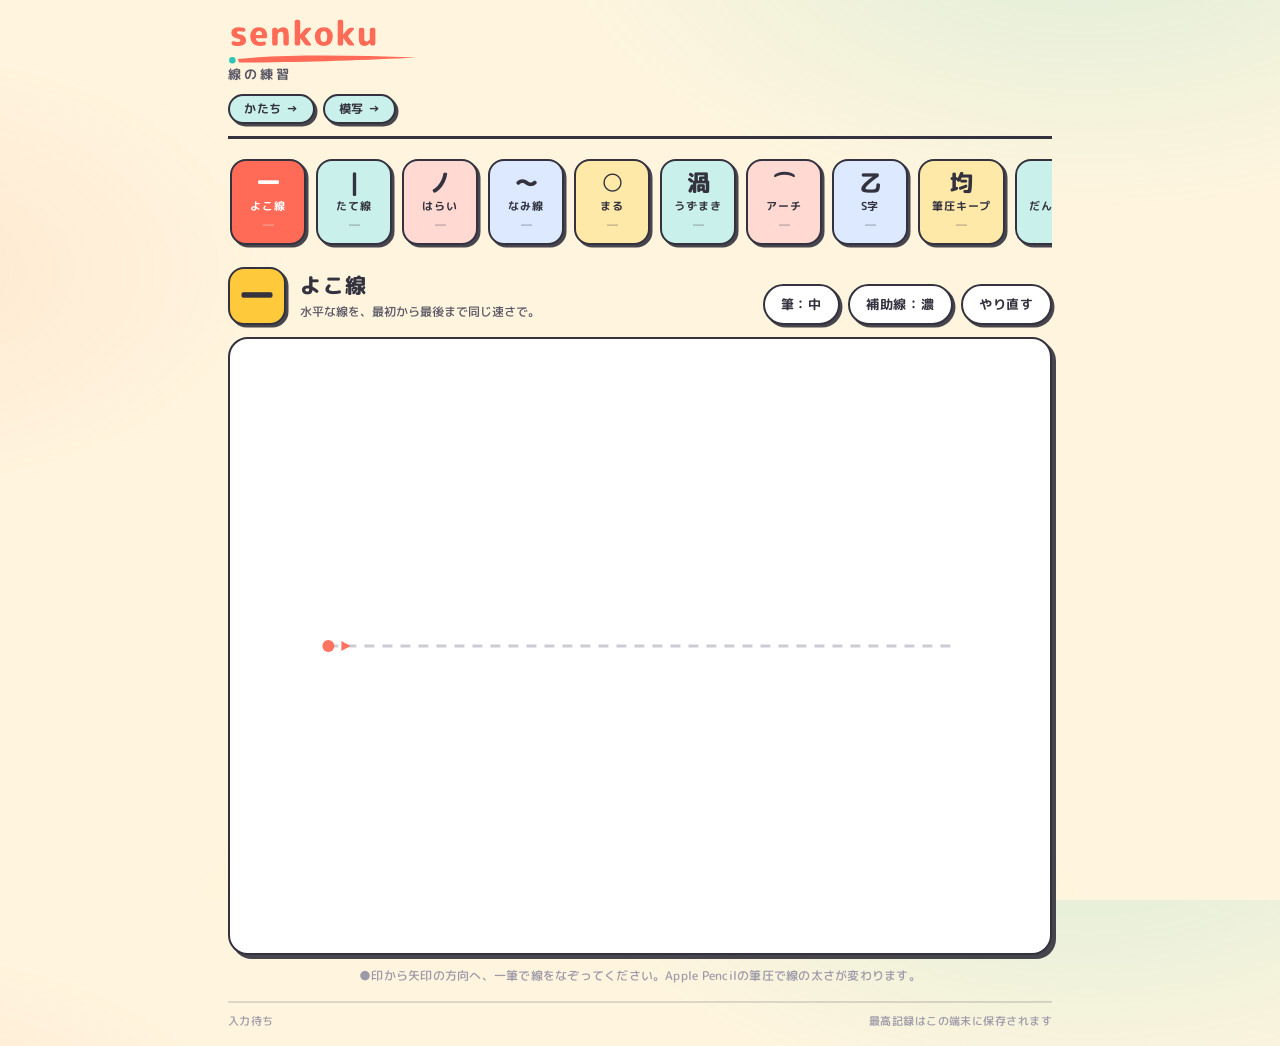
==== commit 637fc9ac: "UI調整: 背景をパステルに、選択チップをコーラルに、ロゴをコーラル×ティールに - 背景: 淡いイエロークリーム (#FFF5DE) + ティール/コーラル/イエローの   ぼかしを強めに。カード・" ====
--- a/index.html
+++ b/index.html
@@ -6,7 +6,7 @@
   <title>線刻 − 線の練習</title>
   <meta name="description" content="Apple Pencilで線をひく練習をするおえかきアプリ" />
   <link rel="manifest" href="manifest.webmanifest" />
-  <meta name="theme-color" content="#FFFDF7" />
+  <meta name="theme-color" content="#FFF5DE" />
   <meta name="apple-mobile-web-app-capable" content="yes" />
   <meta name="apple-mobile-web-app-status-bar-style" content="default" />
   <link rel="preconnect" href="https://fonts.googleapis.com" />
--- a/css/style.css
+++ b/css/style.css
@@ -3,8 +3,8 @@
    Palette: クリーム × コーラル × ティール × イエロー (フルポップ)
    ============================================================ */
 :root {
-  --paper: #FFFDF7;
-  --paper-deep: #F3EFE4;
+  --paper: #FFF5DE;
+  --paper-deep: #F6ECD2;
   --ink: #33323E;
   --ink-soft: #5A5866;
   --nibi: #9C99A8;          /* muted text / guides */
@@ -27,8 +27,9 @@
   font-family: var(--font-body);
   font-weight: 500;
   background:
-    radial-gradient(900px 500px at 85% -10%, rgba(46, 196, 182, 0.08), transparent 60%),
-    radial-gradient(700px 400px at -10% 30%, rgba(255, 201, 60, 0.10), transparent 60%),
+    radial-gradient(900px 500px at 85% -10%, rgba(46, 196, 182, 0.16), transparent 60%),
+    radial-gradient(700px 400px at -10% 30%, rgba(255, 107, 87, 0.10), transparent 60%),
+    radial-gradient(800px 500px at 50% 110%, rgba(255, 201, 60, 0.18), transparent 60%),
     var(--paper);
   color: var(--ink);
   -webkit-font-smoothing: antialiased;
@@ -118,10 +119,10 @@
 .chip-best  { font-size: 0.66rem; color: var(--ink-soft); font-variant-numeric: tabular-nums; }
 .chip-best.passed { color: var(--shu-deep); font-weight: 800; }
 
-.chip.active { background: var(--ink) !important; color: #fff; }
+.chip.active { background: var(--shu) !important; color: #fff; }
 .chip.active .chip-name { color: #fff; }
-.chip.active .chip-best { color: rgba(255, 255, 255, 0.75); }
-.chip.active .chip-best.passed { color: var(--sunny); }
+.chip.active .chip-best { color: rgba(255, 255, 255, 0.8); }
+.chip.active .chip-best.passed { color: #FFE9A8; }
 
 /* ---------- Stage ---------- */
 .stage { display: flex; flex-direction: column; gap: 12px; }
